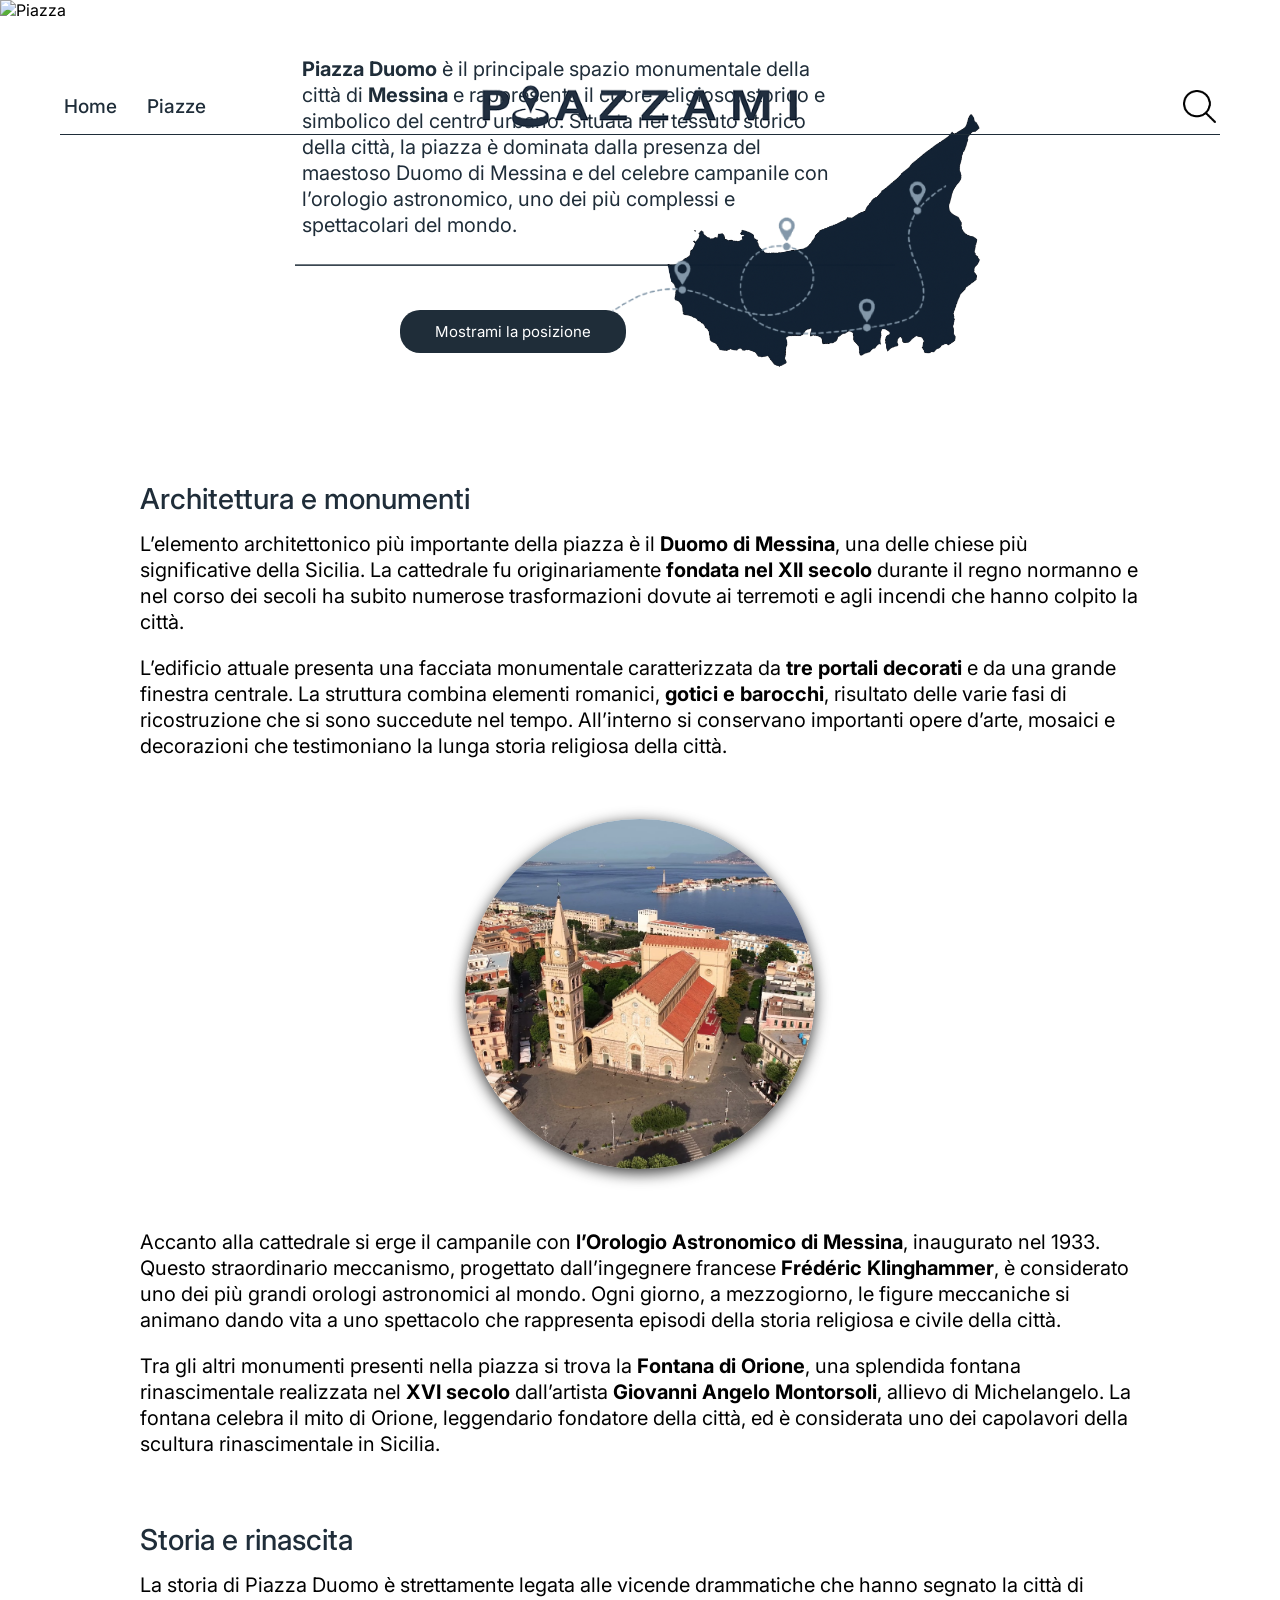
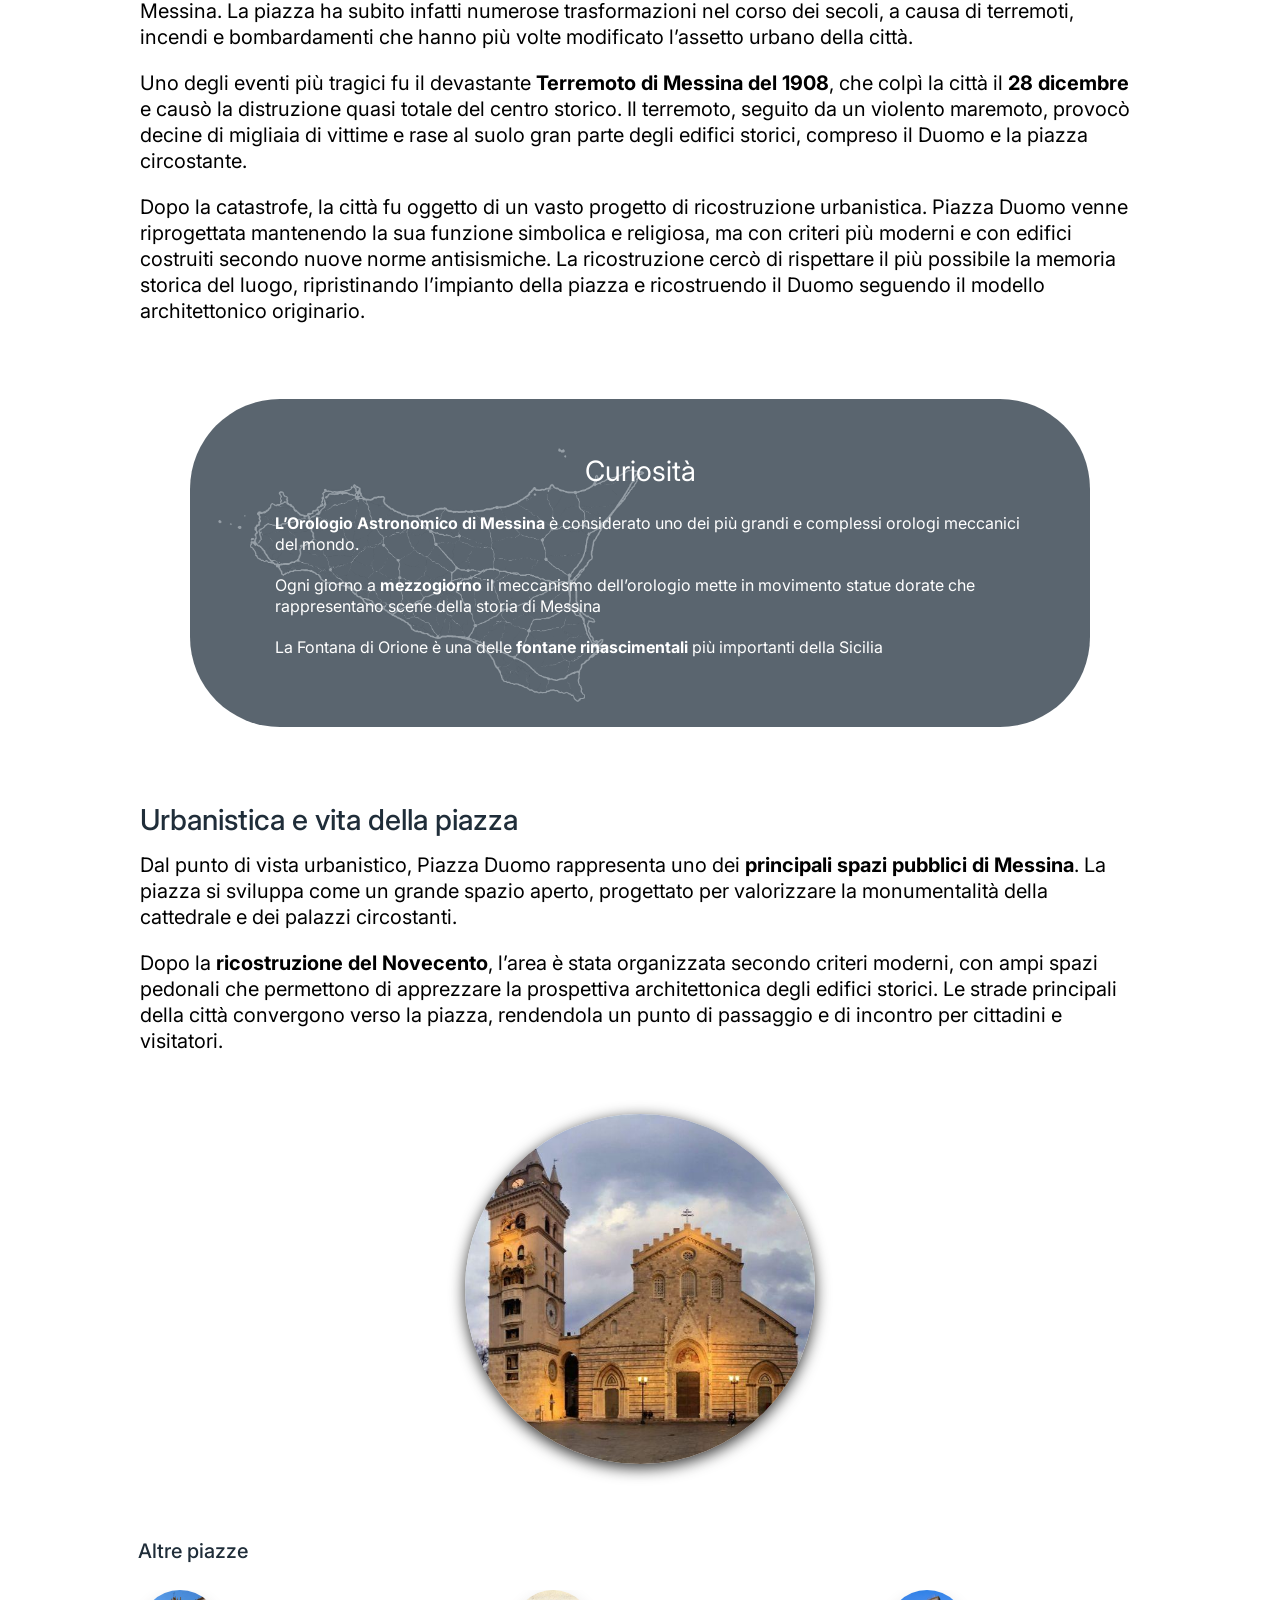
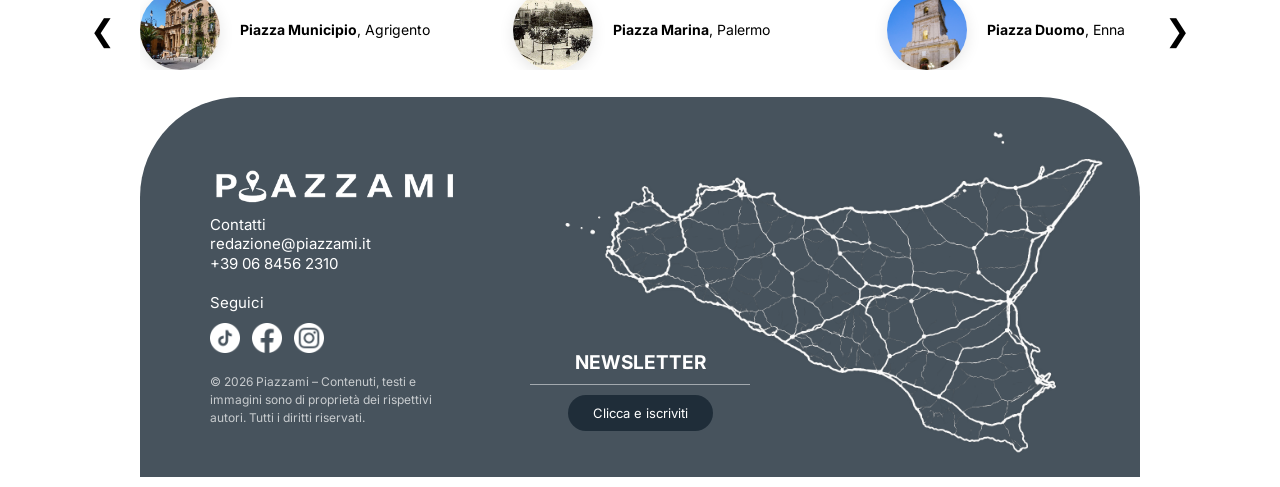
==== messina.html @ f8608b34 "Initial commit" ====
<!DOCTYPE html>
<html lang="it">
<head>
    <meta charset="UTF-8">
    <meta name="viewport" content="width=device-width, initial-scale=1.0">
    <title>Messina</title>
    <link href="https://fonts.googleapis.com/css2?family=Inter:wght@300;400;500;600&display=swap" rel="stylesheet">
    <link href="https://fonts.googleapis.com/css2?family=Ramabhadra&display=swap" rel="stylesheet">
    <link rel="stylesheet" href="piazzestyle.css"> </head>
<body>
  
<section class="hero">

<img class="hero-img" src="img/heromessina.jpg" alt="Piazza">

<nav class="navbar">

<div class="nav-left">
<a href="index.html">Home</a>
<a href="index.html#cards-section">Piazze</a>
</div>

<div class="nav-logo">
<img src="img/piazzami.png" alt="Piazzami">
</div>

<div class="nav-right">
<img src="img/search.png" alt="Cerca">
</div>

</nav>

<div class="line"></div>

<div class="hero-title">
    <span class="title-main">PIAZZA DUOMO</span>
    <span class="title-city">Messina</span>
  </div>
</section>

<section class="intro">

<div class="intro-container">
<p><b>Piazza Duomo</b> è il principale spazio monumentale della <br>
    città di <b>Messina</b> e rappresenta il cuore religioso, storico e <br>
    simbolico del centro urbano. Situata nel tessuto storico <br>
    della città, la piazza è dominata dalla presenza del <br>
    maestoso Duomo di Messina e del celebre campanile con <br> 
    l’orologio astronomico, uno dei più complessi e <br>
    spettacolari del mondo.
</p>
</div>
</section>

<section class="mappa"></section>
 <div class="lineamappa"></div>

 <a href="https://maps.app.goo.gl/B889FJp1hezFYtmB9" class="pulsantemappa2" style="font-size: 15px; padding: 12px 35px;">Mostrami la posizione</a>
    <img src="img/mappamessina.png" alt="Cartina di Messina" class="map-image">
 
  </div>
</section>

<section class="paragrafo">
<h1>Architettura e monumenti</h1>
<p> L’elemento architettonico più importante della piazza è il <b>Duomo di Messina</b>, una delle chiese più 
significative della Sicilia. La cattedrale fu originariamente <b>fondata nel XII secolo</b> durante il regno 
normanno e nel corso dei secoli ha subito numerose trasformazioni dovute ai terremoti e agli incendi 
che hanno colpito la città. </p>

<p>L’edificio attuale presenta una facciata monumentale caratterizzata da <b> tre portali decorati</b> e da una 
grande finestra centrale. La struttura combina elementi romanici, <b>gotici e barocchi</b>, risultato delle varie 
fasi di ricostruzione che si sono succedute nel tempo. All’interno si conservano importanti opere 
d’arte, mosaici e decorazioni che testimoniano la lunga storia religiosa della città.</p>


<div class="image-wrapper">
        <img class="image" src="img/messina1.jpg" alt="Messina">
      </div>

<p>Accanto alla cattedrale si erge il campanile con <b>l’Orologio Astronomico di Messina</b>, inaugurato nel 
1933. 
Questo straordinario meccanismo, progettato dall’ingegnere francese <b>Frédéric Klinghammer</b>, è 
considerato uno dei più grandi orologi astronomici al mondo. Ogni giorno, a mezzogiorno, le figure 
meccaniche si animano dando vita a uno spettacolo che rappresenta episodi della storia religiosa 
e civile della città.</p>

<p>Tra gli altri monumenti presenti nella piazza si trova la <b> Fontana 
di Orione</b>, una splendida fontana rinascimentale realizzata nel <b> XVI secolo</b> dall’artista <b>Giovanni Angelo Montorsoli</b>, allievo di 
Michelangelo. La fontana celebra il mito di Orione, leggendario fondatore della città, ed è considerata 
uno dei capolavori della scultura rinascimentale in Sicilia.</p>



</p>
</section>

<section class="paragrafo">
<h1>Storia e rinascita</h1>
<p> La storia di Piazza Duomo è strettamente legata alle vicende drammatiche che hanno segnato la città 
di Messina. La piazza ha subito infatti numerose trasformazioni nel corso dei secoli, a causa di 
terremoti, incendi e bombardamenti che hanno più volte modificato l’assetto urbano della città.</p>

<p>Uno degli eventi più tragici fu il devastante <b> Terremoto di Messina del 1908</b>, che colpì la città il <b>28 
dicembre </b>e causò la distruzione quasi totale del centro storico. Il terremoto, seguito da un violento 
maremoto, provocò decine di migliaia di vittime e rase al suolo gran parte degli edifici storici, 
compreso il Duomo e la piazza circostante.</p>

<p>Dopo la catastrofe, la città fu oggetto di un vasto progetto di ricostruzione urbanistica. 
Piazza Duomo venne riprogettata mantenendo la sua funzione simbolica e religiosa, ma con criteri più 
moderni e con edifici costruiti secondo nuove norme antisismiche. 
La ricostruzione cercò di rispettare il più possibile la memoria storica del luogo, ripristinando l’impianto 
della piazza e ricostruendo il Duomo seguendo il modello architettonico originario.</p>

</section>

<section class="curiosita-box">
            <h2>Curiosità</h2>
            <div class="curiosita-text">
                <p> <b>L’Orologio Astronomico di Messina</b> è considerato uno dei più grandi e complessi orologi 
                    meccanici del mondo.</p>
                
                <p>Ogni giorno a <b>mezzogiorno </b>il meccanismo dell’orologio mette in movimento statue dorate 
                    che rappresentano scene della storia di Messina</p>
                
                <p>La Fontana di Orione è una delle <b> fontane rinascimentali</b> più importanti della Sicilia</p>
                
            </div>
        </section>


<section class="paragrafo">
<h1>Urbanistica e vita della piazza</h1>
<p>Dal punto di vista urbanistico, Piazza Duomo rappresenta uno dei <b>principali spazi pubblici di Messina</b>. 
    La piazza si sviluppa come un grande spazio aperto, progettato per valorizzare la monumentalità della 
    cattedrale e dei palazzi circostanti.</p>

<P>Dopo la <b>ricostruzione del Novecento</b>, l’area è stata organizzata secondo criteri moderni, con ampi 
    spazi pedonali che permettono di apprezzare la prospettiva architettonica degli edifici storici. Le 
    strade principali della città convergono verso la piazza, rendendola un punto di passaggio e di incontro 
    per cittadini e visitatori.</P>

<div class="image-wrapper">
        <img class="image" src="img/messina.jpg" alt="Catania">
      </div>

</section>


<h3>Altre piazze</h3>

<section class="altre-piazze">
<div class="slider">

<button class="arrow">❮</button>

<div class="piazze-container">

<div class="piazza">
<img src="img/agrigento.jpg">
<p><strong>Piazza Municipio</strong>,  Agrigento</p>
</div>

<div class="piazza">
<img src="img/Palermo.jpg">
<p><strong>Piazza Marina</strong>, Palermo</p>
</div>

<div class="piazza">
<img src="img/enna.jpg">
<p><strong>Piazza Duomo</strong>, Enna</p>
</div>

<div class="piazza">
<img src="img/caltanisetta.jpg">
<p><strong>Piazza Garibaldi</strong>, Caltanissetta</p>
</div>

<div class="piazza">
<img src="img/trapani.JPG">
<p><strong>Piazza Garibaldi</strong>, Trapani</p>
</div>

</div>

<button class="arrow">❯</button>

</div>
</section>

 <footer class="footer">

<div class="footer-container">


<div class="footer-left">

<div class="footer-logo">
<img src="img/piazzami bianco.png" alt="Piazzami">
</div>

<div class="contatti">
<p>Contatti</p>
<p>redazione@piazzami.it</p>
<p>+39 06 8456 2310</p>
</div>

<div class="social">
<p>Seguici</p>

<div class="icone-social">
<img src="img/tiktok.png" alt="tiktok">
<img src="img/facebook.png" alt="facebook">
<img src="img/instagram.png" alt="instagram">
</div>

</div>

<p class="copyright">
© 2026 Piazzami – 
Contenuti, testi e immagini 
sono di proprietà dei rispettivi autori. 
Tutti i diritti riservati.
</p>

</div>


<div class="footer-mappa">
    <img src="img/sicilia bianca.png" alt="mappa">

    <div class="footer-newsletter">
        <h4>NEWSLETTER</h4>
        <div class="linea-footer"></div>
        <a href="#" class="newsletter-btn">Clicca e iscriviti</a>
    </div>
</div>

</div>

</footer>



</body>
</html>
---- piazzestyle.css ----
*{
margin:0;
padding:0;
box-sizing:border-box;
}

img{
max-width:100%;
height:auto;
display:block;
}

body{
font-family:'Inter', sans-serif;
}

html{
scroll-behavior: smooth;
}

/* NAVBAR */

.navbar{
position:absolute;
top: 10vh;
left:0;
width:100%;
display:flex;
align-items:center;
justify-content:space-between;
padding:0 5vw;
z-index:10;
}

.nav-left{
display:flex;
gap:30px;
}

.nav-left a{
text-decoration:none;
color:#1F2D39;
font-size:19px;
font-weight: 500;
}

.nav-logo{
position:absolute;
left:50%;
transform:translateX(-50%);
}

.nav-logo img{
width: 332px;
height:auto;
}

.nav-right img{
width: 33px;
height: auto;
cursor: pointer;
}

.line{
position:absolute;
top: 134px;
left:60px;
right:60px;
height:1px;
background:#1F2D39;
z-index:10;
}


/* HERO */

.hero{
position:relative;
width:100%;
}

.hero-img{
width:100%;
height:auto;
display:block;
}

.hero-title {
  position: absolute;
  bottom: 25vh;
  left: 50%;
  transform: translateX(-50%);
  background: rgba(31,45,57,0.7);
  padding: 0.5rem 5vw;
  border-radius: 2.5rem;
  text-align: center;
  display: flex;           
  flex-direction: column;  
  align-items: center;
  white-space: nowrap;
}

.title-main {
  font-family: 'Ramabhadra', sans-serif;
  font-size: 2vw;
  color: white;
}

.title-city {
  font-family:'Inter', sans-serif;
  font-size: 2vw;
  color:white; 
}

/* INTRO TESTO */

.intro-container {
  max-width: 900px;        
  margin: 0 auto;            
  padding: 1rem 2rem 4rem 7rem; 
  font-family: 'Inter', sans-serif;
  font-size: 20px;             
  color: #1f2d39;         
  text-align: justify;       
}

/* MAPPA */

.map-container {
  max-width: 800px;
  margin: 0 auto 2rem auto;
}

.map-image {
  width: 30%;                   
  margin-top: -250px;
  margin-left: 550px;
  transform: scale(1.5) translateY(-20px) translateX(60px); 
}

.map-imageragusa {
  width: 30%;                   
  margin-top: -250px;
  margin-left: 550px;
  transform: scale(1.5) translateY(-10px) translateX(85px); 
}

.lineamappa {
  width:400px;
  height:0.5px;
  background:#1f2d39;
  margin:10px auto;
  transform: scale(1.5) translateY(-45px) translateX(-30px); 
}

.pulsantemappa1 {
  background:#1F2D39;
  color:white;
  padding:10px 25px;
  border-radius:20px;
  text-decoration:none;
  display:inline-block;
  transition:0.3s;
  font-size: 13px;
  transform: translateY(-5px) translateX(400px);
}

.pulsantemappa2 {
  background:#1F2D39;
  color:white;
  padding:10px 25px;
  border-radius:20px;
  text-decoration:none;
  display:inline-block;
  transition:0.3s;
  font-size: 13px;
  transform: translateY(-33px) translateX(400px);
}

.pulsantemappa3 {
  background:#1F2D39;
  color:white;
  padding:10px 25px;
  border-radius:20px;
  text-decoration:none;
  display:inline-block;
  transition:0.3s;
  font-size: 13px;
  transform: translateY(-60px) translateX(420px);
}

/* PARAGRAFI */

h1{
  font-size:1.8rem;
  color:#1F2D39;
  margin:-5px auto;
  margin-top:70px;
  font-family:'Inter', sans-serif; 
  font-weight: 500;
} 

.paragrafo{
  max-width:1000px;
  width:90%;
  margin:-5px auto;
  text-align:left;
}

p{
  margin-top: 20px;
  font-size:20px;
  margin-bottom:20px;
  line-height: 1.3;
}

.image-wrapper {
  width: 350px;
  height: 350px;
  margin: 60px auto;
  border-radius: 50%;
  overflow: hidden;
  box-shadow: 0 4px 15px rgba(0,0,0,0.8);
}

.image {
  width: 100%;
  height: 100%;
  object-fit: cover;
}

/* CURIOSITÀ */

.curiosita-box{
  background-color:#5a656f;
  background-image: url(img/sicilia\ bianca.png);
  background-position: left;
  background-repeat: no-repeat;
  background-size: 500px;
  background-blend-mode: soft-light;
  max-width:900px;
  margin:80px auto;
  padding:50px;
  border-radius:90px;
  line-height:1.6;
}

.curiosita-box h2{
  font-size:28px;
  margin-bottom:20px;
  font-weight: normal;
  color:white;
  text-align:center;
}

.curiosita-box p{
  font-size:16px;
  margin-bottom:20px;
  color: white;
  margin-left: 35px;
}

/* ALTRE PIAZZE */

.slider{
  display:flex;
  align-items:center;
}

.altre-piazze{
  max-width:1100px;
  width:90%;
  margin:27px auto;
}

.piazze-container{
  margin:auto;
  display:flex;
  overflow-x:auto;
  scroll-snap-type:x mandatory;
  gap:40px;
  width:100%;
  max-width:1000px;
}

.piazza{
  display: flex;
  align-items: center;
  gap: 20px;
  flex:0 0 calc(100%/3);
  scroll-snap-align: start;
}

.piazza img{
  width:80px;
  height:80px;
  border-radius:50%;
  object-fit:cover;
  box-shadow: 0 4px 15px rgba(0,0,0,0.1);
  flex-shrink: 0;
}

.arrow{
  background:none;
  border:none;
  font-size:30px;
  cursor:pointer;
  flex-shrink: 0;
}

h3{
  margin-top: 80px;
  font-size:20px;
  font-weight: 500;
  color:#1F2D39;
  padding-left: 138px;
  margin-bottom:20px;
} 

.altre-piazze p{
  font-size: 14px;
} 

/* FOOTER */

.footer{
  background:#47535D;
  padding:70px;
  padding-bottom:30px;
  max-width:1000px;
  width:90%;
  margin:0 auto;
  border-radius:100px 100px 0 0;
}

.footer-container {
  display: flex;
  justify-content: space-between;
  align-items: center;
}

.footer-left {
  color: white;
  max-width: 250px;
}

.footer-logo img{
  padding-bottom: 10px;
}

.contatti{
  margin-bottom:20px;
}

.contatti p{
  margin:0;
  font-size: 15px;
}

.social{
  margin-bottom:20px;
}

.social p{
  margin:0;
  font-size: 15px;
}

.icone-social{
  display: flex;
  gap:2px;
  margin-top: 10px;
}

.icone-social img{
  width: 30px;
  margin-right:10px;
}

.copyright{
  font-size:12px;
  opacity:0.7;
  line-height:1.5;
}

.footer-newsletter{
  position:absolute;
  top:80%;
  right:50%;
  transform:translate(-50%, -50%);
  text-align:center;
  color:white;
  z-index:2;
}

.linea-footer{
  width:220px;
  height:1px;
  background:white;
  margin:10px auto;
  opacity:0.5;
}

.newsletter-btn{
  background:#1F2D39;
  color:white;
  padding:10px 25px;
  border-radius:20px;
  text-decoration:none;
  display:inline-block;
  transition:0.3s;
  font-size: 13px;
}

.newsletter-btn:hover{
  background:#1F2D39;
  transform:translateY(-3px);
}

.footer-mappa img{
  width:420px;
  height:auto;
  display:block;
  transform:scale(1.5) translateY(-20px) translateX(-10px);
  transform-origin: center;
}

.footer-mappa{
  position:relative;
}

h4 {
  font-size: 19px;
}


/* ================================================
   TABLET  (max 1024px)
   ================================================ */
@media (max-width:1024px){

/* NAVBAR */
.navbar{
    top: 4vh;
    padding: 0 5vw;
}
.nav-logo img{
    width: 220px;
}
.nav-left a{
    font-size: 1rem;
}
.nav-right img{
    width: 28px;
}

/* LINEA */
.line{
    top: 100px;
    left: 5vw;
    right: 5vw;
}

/* HERO */
.hero-title{
    bottom: 12vh;
    white-space: normal;
    width: 80%;
}
.title-main,
.title-city{
    font-size: clamp(16px, 2.5vw, 24px);
}

/* INTRO */
.intro-container{
    padding: 1rem 5vw 3rem 5vw;
    font-size: 1.05rem;
}

/* MAPPA — reset trasformazioni su tablet */
.map-image,
.map-imageragusa{
    width: 35%;
    margin-top: -180px;
    margin-left: auto;
    margin-right: 4vw;
    transform: none;
}
.lineamappa{
    width: 60%;
    transform: none;
    margin: 10px auto;
}
.pulsantemappa1,
.pulsantemappa2,
.pulsantemappa3{
    transform: none;
    display: block;
    margin: 12px auto;
    width: fit-content;
}

/* PARAGRAFI */
h1{
    font-size: 1.5rem;
    margin-top: 50px;
    padding-left: 5vw;
}
.paragrafo{
    width: 92%;
}
p{
    font-size: 1.05rem;
}
.image-wrapper{
    width: 280px;
    height: 280px;
}

/* CURIOSITÀ */
.curiosita-box{
    width: 92%;
    padding: 40px 36px;
    border-radius: 60px;
    background-size: 380px;
}
.curiosita-box p{
    margin-left: 10px;
}

/* H3 ALTRE PIAZZE */
h3{
    padding-left: 5vw;
    margin-top: 50px;
}

/* ALTRE PIAZZE */
.altre-piazze{
    width: 92%;
}
.piazza{
    flex: 0 0 220px;
}

/* FOOTER */
.footer{
    width: 92%;
    padding: 50px 40px 30px;
    border-radius: 60px 60px 0 0;
}
.footer-container{
    gap: 2rem;
}
.footer-mappa img{
    width: 300px;
    transform: scale(1.2) translateY(-10px);
}
.footer-newsletter{
    position: relative;
    top: auto;
    right: auto;
    transform: none;
    margin-top: 16px;
}
}


/* ================================================
   MOBILE  (max 768px)
   ================================================ */
@media (max-width:768px){

/* NAVBAR: logo sopra centrato, link + search in riga sotto */
.navbar{
    position: absolute;
    top: 0;
    flex-direction: column;
    align-items: center;
    gap: 10px;
    padding: 16px 5vw 0;
}
.nav-logo{
    position: static;
    transform: none;
    order: -1;
}
.nav-logo img{
    width: 160px;
}
.nav-left{
    gap: 20px;
    align-items: center;
}
.nav-left a{
    font-size: 0.9rem;
}
/* search: torna nel flusso, inline accanto ai link */
.nav-right{
    position: static;
}
.nav-right img{
    width: 22px;
}

/* LINEA */
.line{
    top: 110px;
    left: 5vw;
    right: 5vw;
}

/* HERO */
.hero-title{
    bottom: 6vh;
    padding: 0.7rem 1.2rem;
    width: 88%;
    border-radius: 1.5rem;
    white-space: normal;
}
.title-main,
.title-city{
    font-size: clamp(14px, 4vw, 20px);
}

/* INTRO */
.intro-container{
    padding: 1rem 5vw 2rem 5vw;
    font-size: 0.95rem;
    text-align: left;
}

/* MAPPA — layout verticale */
.map-image,
.map-imageragusa{
    width: 60%;
    max-width: 260px;
    margin: 20px auto 0;
    transform: none;
}
.lineamappa{
    width: 70%;
    transform: none;
    margin: 16px auto;
}
.pulsantemappa1,
.pulsantemappa2,
.pulsantemappa3{
    transform: none;
    display: block;
    margin: 10px auto;
    width: fit-content;
    font-size: 14px !important;
    padding: 10px 28px !important;
}

/* PARAGRAFI */
h1{
    font-size: 1.3rem;
    margin-top: 40px;
    padding-left: 5vw;
}
.paragrafo{
    width: 92%;
}
p{
    font-size: 0.95rem;
    line-height: 1.6;
}
.image-wrapper{
    width: 220px;
    height: 220px;
    margin: 40px auto;
}

/* CURIOSITÀ */
.curiosita-box{
    width: 92%;
    padding: 32px 24px;
    border-radius: 40px;
    background-size: 280px;
    margin: 50px auto;
}
.curiosita-box h2{
    font-size: 22px;
}
.curiosita-box p{
    font-size: 14px;
    margin-left: 0;
}

/* H3 ALTRE PIAZZE */
h3{
    padding-left: 5vw;
    margin-top: 40px;
    font-size: 1.1rem;
}

/* ALTRE PIAZZE */
.altre-piazze{
    width: 100%;
    padding: 0 5vw;
    box-sizing: border-box;
    margin: 20px 0;
}
.piazze-container{
    gap: 24px;
    padding-bottom: 8px;
}
.piazza{
    flex: 0 0 200px;
}
.piazza img{
    width: 64px;
    height: 64px;
}

/* FOOTER */
.footer{
    width: 100%;
    padding: 40px 24px 24px;
    border-radius: 40px 40px 0 0;
}
.footer-container{
    flex-direction: column;
    align-items: center;
    text-align: center;
    gap: 2rem;
}
.footer-left{
    max-width: 100%;
}
.icone-social{
    justify-content: center;
}
.footer-mappa{
    width: 100%;
    display: flex;
    flex-direction: column;
    align-items: center;
}
.footer-mappa img{
    width: min(260px, 70vw);
    transform: none;
}
.footer-newsletter{
    position: static;
    transform: none;
    margin-top: 16px;
}
}


/* ================================================
   MOBILE PICCOLO  (max 480px)
   ================================================ */
@media (max-width:480px){

/* NAVBAR */
.nav-logo img{
    width: 130px;
}
.nav-left a{
    font-size: 0.8rem;
}
.line{
    top: 100px;
}

/* HERO */
.hero-title{
    font-size: clamp(12px, 3.5vw, 15px);
    padding: 0.6rem 1rem;
    bottom: 4vh;
}
.title-main,
.title-city{
    font-size: clamp(12px, 3.5vw, 16px);
}

/* INTRO */
.intro-container{
    font-size: 0.88rem;
    padding: 1rem 4vw 1.5rem 4vw;
}

/* MAPPA */
.map-image,
.map-imageragusa{
    width: 75%;
    max-width: 220px;
}

/* PARAGRAFI */
p{
    font-size: 0.88rem;
}
.image-wrapper{
    width: 180px;
    height: 180px;
    margin: 30px auto;
}

/* CURIOSITÀ */
.curiosita-box{
    padding: 24px 16px;
    border-radius: 28px;
    background-image: none;
}
.curiosita-box h2{
    font-size: 18px;
}
.curiosita-box p{
    font-size: 13px;
}

/* PIAZZE */
.piazza img{
    width: 52px;
    height: 52px;
}

/* FOOTER */
.footer{
    padding: 30px 16px 20px;
    border-radius: 28px 28px 0 0;
}
.footer-mappa img{
    width: min(220px, 80vw);
}
}
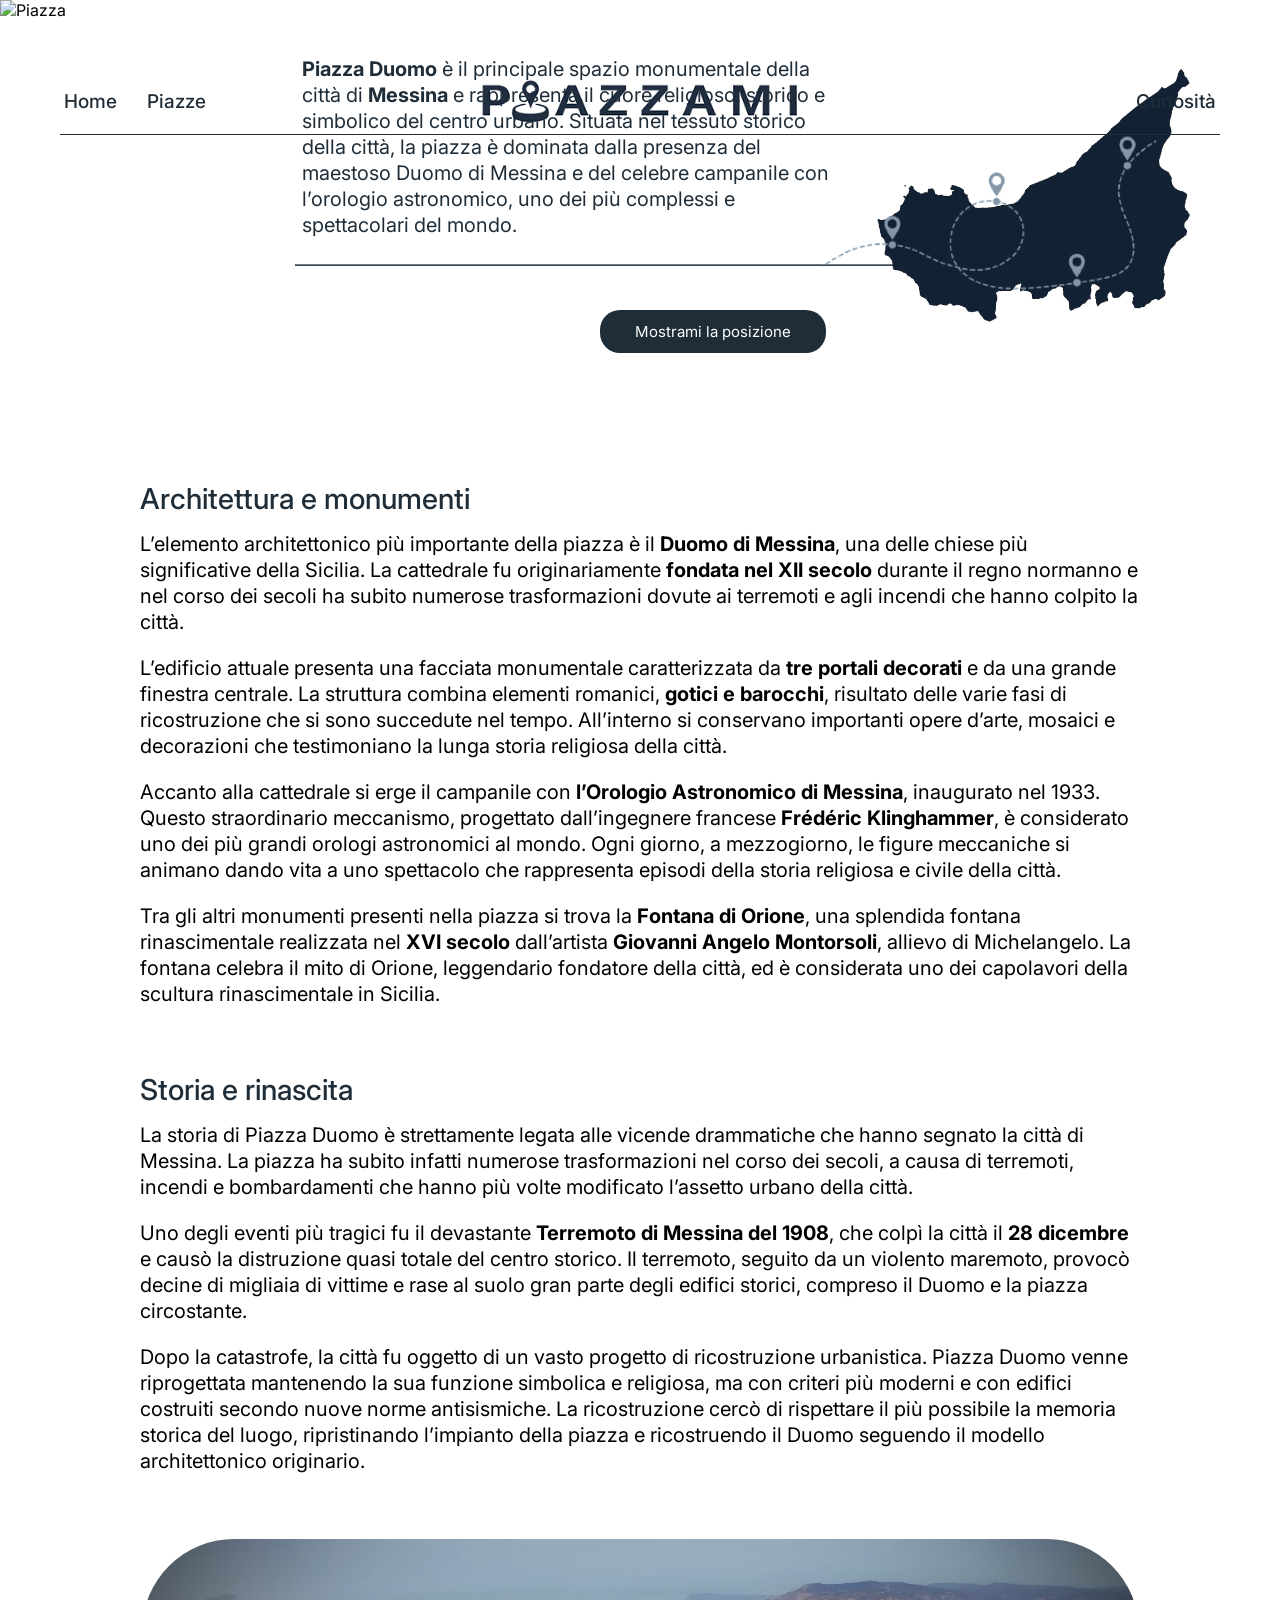
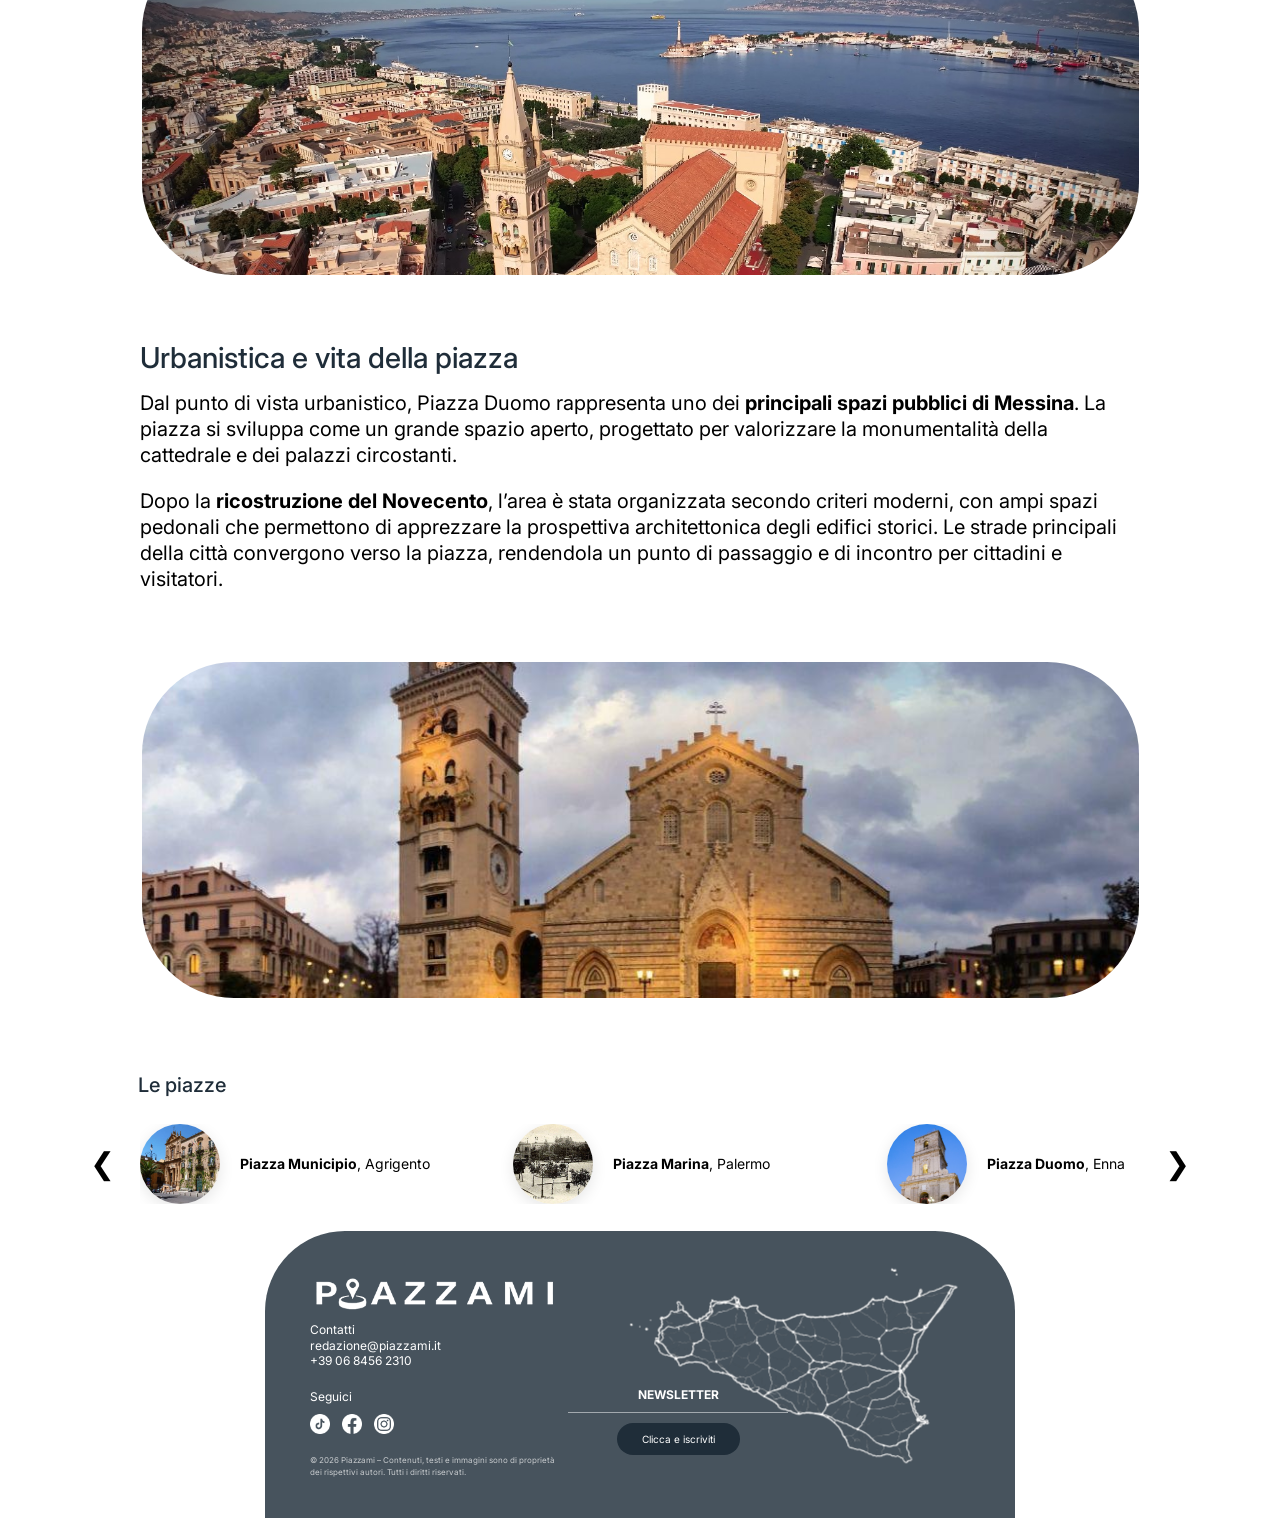
==== commit 1812f0ac: "aggiornamento del sito aggiornamento del sito" ====
--- a/messina.html
+++ b/messina.html
@@ -17,15 +17,17 @@
 
 <div class="nav-left">
 <a href="index.html">Home</a>
-<a href="index.html#cards-section">Piazze</a>
+<a href="archivio.html">Piazze</a>
 </div>
 
 <div class="nav-logo">
-<img src="img/piazzami.png" alt="Piazzami">
+<a href="index.html">
+  <img src="img/piazzami.png" alt="Piazzami">
+</a>
 </div>
 
 <div class="nav-right">
-<img src="img/search.png" alt="Cerca">
+<a href="curiosità.html">Curiosità</a>
 </div>
 
 </nav>
@@ -74,9 +76,7 @@
 d’arte, mosaici e decorazioni che testimoniano la lunga storia religiosa della città.</p>
 
 
-<div class="image-wrapper">
-        <img class="image" src="img/messina1.jpg" alt="Messina">
-      </div>
+
 
 <p>Accanto alla cattedrale si erge il campanile con <b>l’Orologio Astronomico di Messina</b>, inaugurato nel 
 1933. 
@@ -114,18 +114,8 @@
 
 </section>
 
-<section class="curiosita-box">
-            <h2>Curiosità</h2>
-            <div class="curiosita-text">
-                <p> <b>L’Orologio Astronomico di Messina</b> è considerato uno dei più grandi e complessi orologi 
-                    meccanici del mondo.</p>
-                
-                <p>Ogni giorno a <b>mezzogiorno </b>il meccanismo dell’orologio mette in movimento statue dorate 
-                    che rappresentano scene della storia di Messina</p>
-                
-                <p>La Fontana di Orione è una delle <b> fontane rinascimentali</b> più importanti della Sicilia</p>
-                
-            </div>
+<section class="img-home">
+    <img src="img/messina1.jpg" alt="MessinaHome">
         </section>
 
 
@@ -146,8 +136,7 @@
 
 </section>
 
-
-<h3>Altre piazze</h3>
+<h3>Le piazze</h3>
 
 <section class="altre-piazze">
 <div class="slider">
@@ -187,6 +176,7 @@
 
 </div>
 </section>
+
 
  <footer class="footer">
 
--- a/piazzestyle.css
+++ b/piazzestyle.css
@@ -38,6 +38,13 @@
 }
 
 .nav-left a{
+text-decoration:none;
+color:#1F2D39;
+font-size:19px;
+font-weight: 500;
+}
+
+.nav-right a{
 text-decoration:none;
 color:#1F2D39;
 font-size:19px;
@@ -135,14 +142,14 @@
   width: 30%;                   
   margin-top: -250px;
   margin-left: 550px;
-  transform: scale(1.5) translateY(-20px) translateX(60px); 
+  transform: scale(1.5) translateY(-50px) translateX(200px); 
 }
 
 .map-imageragusa {
   width: 30%;                   
   margin-top: -250px;
   margin-left: 550px;
-  transform: scale(1.5) translateY(-10px) translateX(85px); 
+  transform: scale(1.5) translateY(-10px) translateX(200px); 
 }
 
 .lineamappa {
@@ -162,7 +169,7 @@
   display:inline-block;
   transition:0.3s;
   font-size: 13px;
-  transform: translateY(-5px) translateX(400px);
+  transform: translateY(-20px) translateX(530px);
 }
 
 .pulsantemappa2 {
@@ -174,7 +181,7 @@
   display:inline-block;
   transition:0.3s;
   font-size: 13px;
-  transform: translateY(-33px) translateX(400px);
+  transform: translateY(-33px) translateX(600px);
 }
 
 .pulsantemappa3 {
@@ -186,7 +193,7 @@
   display:inline-block;
   transition:0.3s;
   font-size: 13px;
-  transform: translateY(-60px) translateX(420px);
+  transform: translateY(-60px) translateX(560px);
 }
 
 /* PARAGRAFI */
@@ -215,12 +222,11 @@
 }
 
 .image-wrapper {
-  width: 350px;
-  height: 350px;
-  margin: 60px auto;
-  border-radius: 50%;
-  overflow: hidden;
-  box-shadow: 0 4px 15px rgba(0,0,0,0.8);
+ width: min(100%, 997px);
+  height: clamp(200px, 40vw, 336px);
+  border-radius: 92px;
+  overflow: hidden;   
+  margin: 70px auto 0;
 }
 
 .image {
@@ -229,36 +235,16 @@
   object-fit: cover;
 }
 
-/* CURIOSITÀ */
-
-.curiosita-box{
-  background-color:#5a656f;
-  background-image: url(img/sicilia\ bianca.png);
-  background-position: left;
-  background-repeat: no-repeat;
-  background-size: 500px;
-  background-blend-mode: soft-light;
-  max-width:900px;
-  margin:80px auto;
-  padding:50px;
-  border-radius:90px;
-  line-height:1.6;
-}
-
-.curiosita-box h2{
-  font-size:28px;
-  margin-bottom:20px;
-  font-weight: normal;
-  color:white;
-  text-align:center;
-}
-
-.curiosita-box p{
-  font-size:16px;
-  margin-bottom:20px;
-  color: white;
-  margin-left: 35px;
-}
+
+.img-home {
+  width: min(100%, 997px);
+  height: clamp(200px, 40vw, 336px);
+  border-radius: 92px;
+  overflow: hidden;   
+  margin: 70px auto 0;
+}
+
+
 
 /* ALTRE PIAZZE */
 
@@ -325,12 +311,12 @@
 
 .footer{
   background:#47535D;
-  padding:70px;
-  padding-bottom:30px;
-  max-width:1000px;
-  width:90%;
+  padding: 45px;
+  padding-bottom:20px;
+  max-width:750px;
+  width:80%;
   margin:0 auto;
-  border-radius:100px 100px 0 0;
+  border-radius:80px 80px 0 0;
 }
 
 .footer-container {
@@ -354,7 +340,7 @@
 
 .contatti p{
   margin:0;
-  font-size: 15px;
+  font-size: 12px;
 }
 
 .social{
@@ -363,7 +349,7 @@
 
 .social p{
   margin:0;
-  font-size: 15px;
+  font-size: 12px;
 }
 
 .icone-social{
@@ -373,21 +359,21 @@
 }
 
 .icone-social img{
-  width: 30px;
+  width: 20px;
   margin-right:10px;
 }
 
 .copyright{
-  font-size:12px;
+  font-size:8px;
   opacity:0.7;
   line-height:1.5;
 }
 
 .footer-newsletter{
   position:absolute;
-  top:80%;
+  top:50%;
   right:50%;
-  transform:translate(-50%, -50%);
+  transform:translate( -10%);
   text-align:center;
   color:white;
   z-index:2;
@@ -409,7 +395,7 @@
   text-decoration:none;
   display:inline-block;
   transition:0.3s;
-  font-size: 13px;
+  font-size: 10px;
 }
 
 .newsletter-btn:hover{
@@ -418,10 +404,10 @@
 }
 
 .footer-mappa img{
-  width:420px;
+  width:320px;
   height:auto;
   display:block;
-  transform:scale(1.5) translateY(-20px) translateX(-10px);
+  transform:scale(1.2) translateY(-25px) translateX(-8px);
   transform-origin: center;
 }
 
@@ -430,7 +416,7 @@
 }
 
 h4 {
-  font-size: 19px;
+  font-size: 12px;
 }
 
 
@@ -456,14 +442,14 @@
 
 /* LINEA */
 .line{
-    top: 100px;
+    top: 130px;
     left: 5vw;
     right: 5vw;
 }
 
 /* HERO */
 .hero-title{
-    bottom: 12vh;
+    bottom: 5vh;
     white-space: normal;
     width: 80%;
 }
@@ -474,11 +460,11 @@
 
 /* INTRO */
 .intro-container{
-    padding: 1rem 5vw 3rem 5vw;
+    padding: 1rem 0vw 0rem 15vw;
     font-size: 1.05rem;
 }
 
-/* MAPPA — reset trasformazioni su tablet */
+
 .map-image,
 .map-imageragusa{
     width: 35%;
@@ -518,22 +504,6 @@
     height: 280px;
 }
 
-/* CURIOSITÀ */
-.curiosita-box{
-    width: 92%;
-    padding: 40px 36px;
-    border-radius: 60px;
-    background-size: 380px;
-}
-.curiosita-box p{
-    margin-left: 10px;
-}
-
-/* H3 ALTRE PIAZZE */
-h3{
-    padding-left: 5vw;
-    margin-top: 50px;
-}
 
 /* ALTRE PIAZZE */
 .altre-piazze{
@@ -574,8 +544,7 @@
 /* NAVBAR: logo sopra centrato, link + search in riga sotto */
 .navbar{
     position: absolute;
-    top: 0;
-    flex-direction: column;
+    top: 30px;
     align-items: center;
     gap: 10px;
     padding: 16px 5vw 0;
@@ -592,10 +561,21 @@
     gap: 20px;
     align-items: center;
 }
-.nav-left a{
-    font-size: 0.9rem;
-}
-/* search: torna nel flusso, inline accanto ai link */
+
+.nav-right a  {
+    text-decoration: none;
+    color: #1F2D39;
+    font-size: 19px;
+    font-weight: 500;
+}
+
+.nav-left a {
+text-decoration: none;
+    color: #1F2D39;
+    font-size: 19px;
+    font-weight: 500;
+}
+
 .nav-right{
     position: static;
 }
@@ -605,7 +585,7 @@
 
 /* LINEA */
 .line{
-    top: 110px;
+    top: 80px;
     left: 5vw;
     right: 5vw;
 }
@@ -625,7 +605,7 @@
 
 /* INTRO */
 .intro-container{
-    padding: 1rem 5vw 2rem 5vw;
+    padding: 1rem 5vw 2rem 15vw;
     font-size: 0.95rem;
     text-align: left;
 }
@@ -635,9 +615,12 @@
 .map-imageragusa{
     width: 60%;
     max-width: 260px;
-    margin: 20px auto 0;
-    transform: none;
-}
+    margin-left: auto;
+    margin-right: 4vw;
+    transform: none;
+   
+}
+
 .lineamappa{
     width: 70%;
     transform: none;
